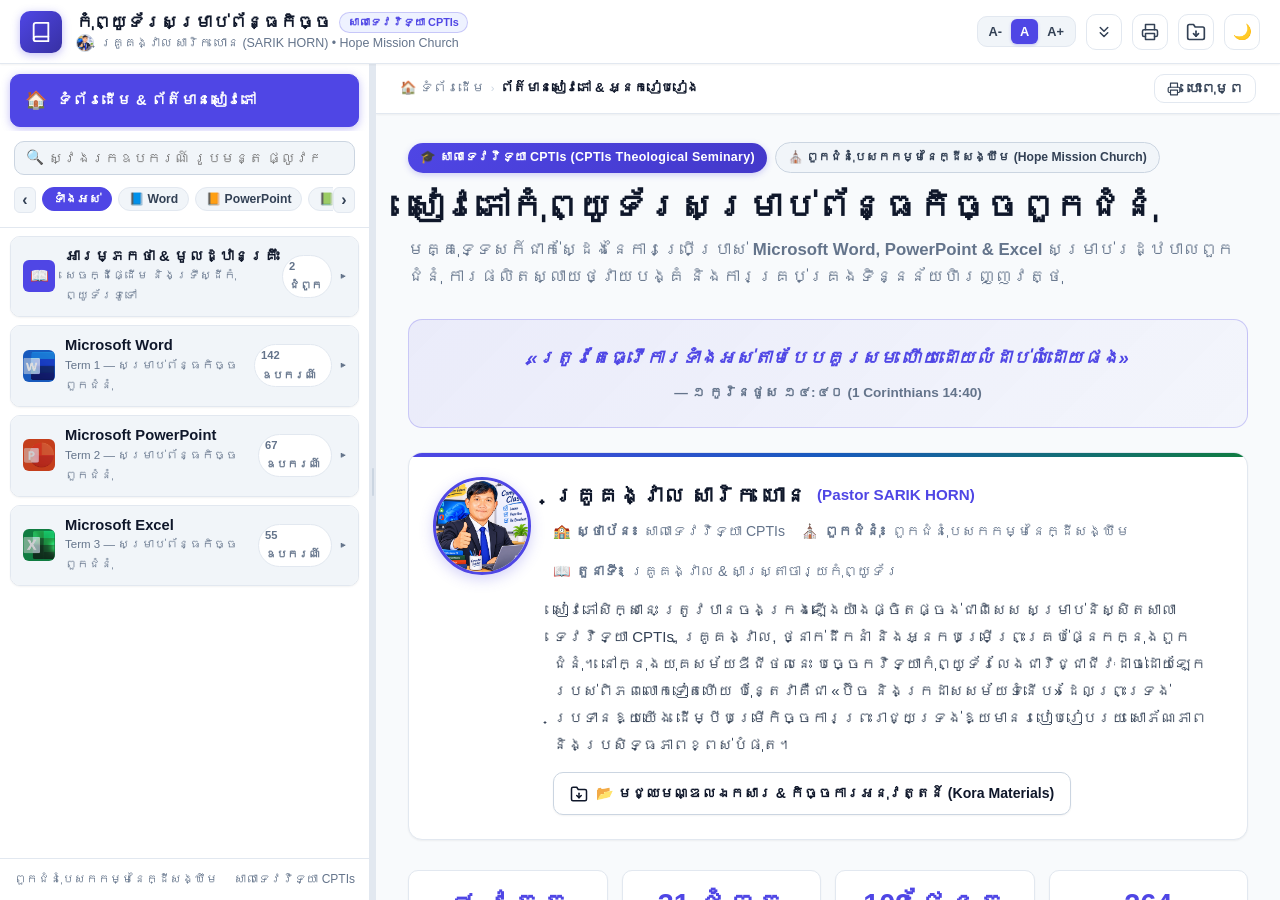
==== book/index.html @ 2fdd4ded "add book webview, html" ====
<!DOCTYPE html>
<html lang="km">

<head>
  <meta charset="UTF-8">
  <meta name="viewport" content="width=device-width, initial-scale=1.0">
  <title>Kora MS Book</title>

  <!-- Favicon SVG -->
  <link rel="icon" type="image/svg+xml"
    href="data:image/svg+xml,<svg xmlns='http://www.w3.org/2000/svg' viewBox='0 0 24 24' fill='%23185ABD'><path d='M4 5a2 2 0 0 1 2-2h12a2 2 0 0 1 2 2v14a2 2 0 0 1-2 2H6a2 2 0 0 1-2-2V5zm3 3v8h2V8H7zm4 0v8h2V8h-2zm4 0v8h2V8h-2z'/></svg>">

  <!-- Local Stylesheet -->
  <link rel="stylesheet" href="assets/style.css">
</head>

<body>

  <!-- Top Application Header -->
  <header class="app-header">
    <div class="brand-section">
      <button class="btn-icon mobile-menu-btn" id="mobile-menu-btn" title="បើក/បិទ មាតិកា">
        <svg width="20" height="20" viewBox="0 0 24 24" fill="none" stroke="currentColor" stroke-width="2"
          stroke-linecap="round" stroke-linejoin="round">
          <line x1="3" y1="12" x2="21" y2="12"></line>
          <line x1="3" y1="6" x2="21" y2="6"></line>
          <line x1="3" y1="18" x2="21" y2="18"></line>
        </svg>
      </button>

      <div class="brand-logo-wrap" onclick="window.appNavigateTo('home')" style="cursor: pointer;"
        title="ត្រឡប់ទៅទំព័រដើម">
        <svg width="22" height="22" viewBox="0 0 24 24" fill="none" stroke="currentColor" stroke-width="2"
          stroke-linecap="round" stroke-linejoin="round">
          <path d="M4 19.5A2.5 2.5 0 0 1 6.5 17H20"></path>
          <path d="M6.5 2H20v20H6.5A2.5 2.5 0 0 1 4 19.5v-15A2.5 2.5 0 0 1 6.5 2z"></path>
        </svg>
      </div>

      <div class="brand-text-col">
        <div class="brand-title">
          <span>កុំព្យូទ័រសម្រាប់ព័ន្ធកិច្ច</span>
          <span class="brand-badge">សាលាទេវវិទ្យា CPTIs</span>
        </div>
        <div class="brand-subtitle" style="display: flex; align-items: center; gap: 6px;">
          <img src="assets/images/pc_profile.png" alt="SARIK HORN"
            style="width: 18px; height: 18px; border-radius: 50%; object-fit: cover; border: 1px solid var(--border-medium); flex-shrink: 0;" />
          <span>គ្រូគង្វាល សារិក ហោន (SARIK HORN) • Hope Mission Church</span>
        </div>
      </div>
    </div>

    <!-- Header Actions -->
    <div class="header-actions">
      <!-- Font Size Controller (A-, A, A+) -->
      <div class="font-controls" title="កំណត់ទំហំអក្សរ">
        <button id="font-dec-btn" title="អក្សរតូច (14px)">A-</button>
        <button id="font-reset-btn" class="active" title="អក្សរធម្មតា (16px)">A</button>
        <button id="font-inc-btn" title="អក្សរធំ (18px / 20px)">A+</button>
      </div>

      <!-- Expand / Collapse All Toggle Button -->
      <button class="btn-icon" id="expand-all-btn" title="ពង្រីកមាតិកាទាំងអស់ (Expand All)">
        <svg width="18" height="18" viewBox="0 0 24 24" fill="none" stroke="currentColor" stroke-width="2" stroke-linecap="round" stroke-linejoin="round">
          <polyline points="7 13 12 18 17 13"></polyline>
          <polyline points="7 6 12 11 17 6"></polyline>
        </svg>
      </button>

      <!-- Print Button -->
      <button class="btn-icon" id="print-btn" title="បោះពុម្ពមេរៀន (Print)">
        <svg width="18" height="18" viewBox="0 0 24 24" fill="none" stroke="currentColor" stroke-width="2"
          stroke-linecap="round" stroke-linejoin="round">
          <polyline points="6 9 6 2 18 2 18 9"></polyline>
          <path d="M6 18H4a2 2 0 0 1-2-2v-5a2 2 0 0 1 2-2h16a2 2 0 0 1 2 2v5a2 2 0 0 1-2 2h-2"></path>
          <rect x="6" y="14" width="12" height="8"></rect>
        </svg>
      </button>

      <!-- Materials Repository Button (Opens Kora Materials Page) -->
      <a href="materials.html" target="_blank" class="btn-icon btn-github" title="មជ្ឈមណ្ឌលឯកសារអនុវត្តន៍ & កិច្ចការ (Kora Materials)">
        <svg width="20" height="20" viewBox="0 0 24 24" fill="none" stroke="currentColor" stroke-width="2" stroke-linecap="round" stroke-linejoin="round">
          <path d="M22 19a2 2 0 0 1-2 2H4a2 2 0 0 1-2-2V5a2 2 0 0 1 2-2h5l2 3h9a2 2 0 0 1 2 2z"></path>
          <polyline points="12 11 12 17"></polyline>
          <polyline points="9 14 12 17 15 14"></polyline>
        </svg>
      </a>

      <!-- Dark / Light Theme Toggle -->
      <button class="btn-icon" id="theme-toggle-btn" title="ប្ដូរពន្លឺ (Dark / Light Mode)">
        🌙
      </button>
    </div>
  </header>

  <!-- Main Application Container -->
  <div class="app-container" id="app-container">

    <!-- Mobile Sidebar Backdrop Overlay -->
    <div class="sidebar-backdrop" id="sidebar-backdrop"></div>

    <!-- Column 1: Sidebar (Tree Navigation / Dropdown Menu) -->
    <aside class="sidebar" id="sidebar">

      <!-- Pinned Home Navigation Item -->
      <div class="home-nav-item active" id="home-nav-btn" onclick="window.appNavigateTo('home')">
        <span class="home-icon">🏠</span>
        <span>ទំព័រដើម & ព័ត៌មានសៀវភៅ</span>
      </div>

      <!-- Search & Horizontal Scrollable Filters -->
      <div class="sidebar-search-box">
        <div class="search-input-wrap">
          <span class="search-icon">🔍</span>
          <input type="text" id="search-input" class="search-input"
            placeholder="ស្វែងរកឧបករណ៍ រូបមន្ត ផ្លូវកាត់... (Ctrl+K)" autocomplete="off" spellcheck="false">
          <button id="search-clear-btn" class="search-clear-btn" title="សម្អាត">✕</button>
        </div>

        <!-- Filter Chips Container with Horizontal Scroll & Arrows -->
        <div class="filter-chips-container">
          <button class="chip-scroll-arrow left" id="chip-scroll-left" title="រំកិលទៅឆ្វេង">‹</button>
          <div class="filter-chips-row" id="filter-chips-row">
            <button class="chip-btn active" data-mod="all">ទាំងអស់</button>
            <button class="chip-btn" data-mod="word">📘 Word</button>
            <button class="chip-btn" data-mod="powerpoint">📙 PowerPoint</button>
            <button class="chip-btn" data-mod="excel">📗 Excel</button>
            <button class="chip-btn" data-mod="shortcuts">⌨️ Shortcuts</button>
            <button class="chip-btn" data-mod="exercises">📝 កិច្ចការផ្ទះ</button>
          </div>
          <button class="chip-scroll-arrow right" id="chip-scroll-right" title="រំកិលទៅស្ដាំ">›</button>
        </div>
      </div>

      <!-- Tree Hierarchy Container (Parent > Child > Children) -->
      <div class="sidebar-tree" id="sidebar-tree">
        <!-- Injected dynamically by app.js -->
      </div>

      <!-- Sidebar Footer -->
      <div class="sidebar-footer">
        <span>ពួកជំនុំបេសកកម្មនៃក្ដីសង្ឃឹម</span>
        <span>សាលាទេវវិទ្យា CPTIs</span>
      </div>
    </aside>

    <!-- Draggable Column Resizer Divider -->
    <div class="sidebar-resizer" id="sidebar-resizer"
      title="ចុចទាញពង្រីក/បង្រួម Column (Double-click ដើម្បី Reset 370px)">
      <div class="resizer-handle"></div>
    </div>

    <!-- Column 2: Main Content Viewer (Detail Panel) -->
    <main class="main-viewer" id="main-viewer">

      <!-- Top Sticky Breadcrumb Bar -->
      <div class="viewer-topbar">
        <div class="breadcrumbs" id="breadcrumbs">
          <!-- Injected dynamically by app.js -->
        </div>

        <div class="viewer-actions">
          <button class="btn-text" onclick="window.print()">
            <svg width="14" height="14" viewBox="0 0 24 24" fill="none" stroke="currentColor" stroke-width="2"
              stroke-linecap="round" stroke-linejoin="round">
              <polyline points="6 9 6 2 18 2 18 9"></polyline>
              <path d="M6 18H4a2 2 0 0 1-2-2v-5a2 2 0 0 1 2-2h16a2 2 0 0 1 2 2v5a2 2 0 0 1-2 2h-2"></path>
              <rect x="6" y="14" width="12" height="8"></rect>
            </svg>
            <span>បោះពុម្ព</span>
          </button>
        </div>
      </div>

      <!-- Main Article / Topic Display Wrapper -->
      <div class="content-wrapper" id="viewer-content">
        <!-- Injected dynamically by app.js -->
      </div>
    </main>

  </div>

  <!-- Image Lightbox Modal for Screenshots -->
  <div class="lightbox-modal" id="lightbox-modal">
    <button class="lightbox-close" id="lightbox-close" title="បិទ (Esc)">✕</button>
    <img src="" id="lightbox-img" class="lightbox-img" alt="រូបភាពពង្រីកធំ" />
  </div>

  <!-- Toast Notice -->
  <div class="toast-notice" id="toast-notice">
    <span>✅</span>
    <span id="toast-msg">បានចម្លងរួចរាល់!</span>
  </div>

  <!-- Load Local Data Script (Offline Ready) -->
  <script src="assets/book_data.js"></script>

  <!-- Load Main Application Logic -->
  <script src="assets/app.js"></script>
</body>

</html>
---- book/assets/style.css ----
/* ==========================================================================
   សៀវភៅកុំព្យូទ័រសម្រាប់ព័ន្ធកិច្ច (Computer for Ministry)
   Web View Stylesheet - Modern, Clean, Resizable & Offline-Ready
   ========================================================================== */

:root {
  /* Brand Primary Color */
  --primary: #185abd;
  --primary-hover: #124794;

  /* Color Palette - Light Theme */
  --bg-primary: #f8fafc;
  --bg-secondary: #ffffff;
  --bg-tertiary: #f1f5f9;
  --bg-hover: #e2e8f0;
  --bg-active: #e0e7ff;
  
  --border-light: #e2e8f0;
  --border-medium: #cbd5e1;
  --border-focus: #6366f1;
  
  --text-primary: #0f172a;
  --text-secondary: #334155;
  --text-muted: #64748b;
  --text-white: #ffffff;
  
  /* Brand Module Colors */
  --color-intro: #4f46e5;
  --color-intro-light: #eef2ff;
  --color-word: #185abd;
  --color-word-light: #ebf3fb;
  --color-ppt: #c43e1c;
  --color-ppt-light: #fdf3f0;
  --color-excel: #107c41;
  --color-excel-light: #eaf5ee;
  
  /* Cards & Accents */
  --accent-blue: #2563eb;
  --accent-amber: #d97706;
  --accent-amber-light: #fef3c7;
  --accent-emerald: #059669;
  --accent-emerald-light: #d1fae5;
  --accent-purple: #7c3aed;
  --accent-purple-light: #f3e8ff;
  
  /* Layout */
  --sidebar-width: 370px;
  --header-height: 64px;
  --radius-sm: 6px;
  --radius-md: 10px;
  --radius-lg: 14px;
  --radius-xl: 20px;
  
  --shadow-sm: 0 1px 2px 0 rgb(0 0 0 / 0.05);
  --shadow-md: 0 4px 6px -1px rgb(0 0 0 / 0.1), 0 2px 4px -2px rgb(0 0 0 / 0.1);
  --shadow-lg: 0 10px 15px -3px rgb(0 0 0 / 0.1), 0 4px 6px -4px rgb(0 0 0 / 0.1);
  --shadow-xl: 0 20px 25px -5px rgb(0 0 0 / 0.1), 0 8px 10px -6px rgb(0 0 0 / 0.1);
  
  --font-base: 16px;
  --line-height-khmer: 1.75;
}

[data-theme="dark"] {
  --bg-primary: #0b0f19;
  --bg-secondary: #131b2e;
  --bg-tertiary: #1e293b;
  --bg-hover: #26334d;
  --bg-active: #312e81;
  
  --border-light: #1e293b;
  --border-medium: #334155;
  --border-focus: #818cf8;
  
  --text-primary: #f8fafc;
  --text-secondary: #cbd5e1;
  --text-muted: #94a3b8;
  
  --color-intro-light: #1e1b4b;
  --color-word-light: #172554;
  --color-ppt-light: #451a03;
  --color-excel-light: #052e16;
  
  --accent-amber-light: #451a03;
  --accent-emerald-light: #064e3b;
  --accent-purple-light: #3b0764;
  
  --shadow-sm: 0 1px 2px 0 rgb(0 0 0 / 0.4);
  --shadow-md: 0 4px 6px -1px rgb(0 0 0 / 0.4);
  --shadow-lg: 0 10px 15px -3px rgb(0 0 0 / 0.4);
}

/* Base Reset & Typography */
* {
  box-sizing: border-box;
  margin: 0;
  padding: 0;
}

html {
  font-size: 16px;
}

body {
  font-family: 'Kantumruy Pro', 'Khmer OS Siemreap', 'Khmer OS Battambang', 'Hanuman', 'Segoe UI', -apple-system, BlinkMacSystemFont, sans-serif;
  font-size: 1rem;
  line-height: var(--line-height-khmer);
  color: var(--text-primary);
  background-color: var(--bg-primary);
  overflow-x: hidden;
  height: 100vh;
  display: flex;
  flex-direction: column;
}

/* Custom Scrollbars */
::-webkit-scrollbar {
  width: 6px;
  height: 6px;
}
::-webkit-scrollbar-track {
  background: transparent;
}
::-webkit-scrollbar-thumb {
  background: var(--border-medium);
  border-radius: 9999px;
}
::-webkit-scrollbar-thumb:hover {
  background: var(--text-muted);
}

/* App Header */
.app-header {
  height: var(--header-height);
  background: var(--bg-secondary);
  border-bottom: 1px solid var(--border-light);
  display: flex;
  align-items: center;
  justify-content: space-between;
  padding: 0 20px;
  z-index: 40;
  flex-shrink: 0;
  box-shadow: var(--shadow-sm);
}

.brand-section {
  display: flex;
  align-items: center;
  gap: 14px;
}

.brand-logo-wrap {
  width: 42px;
  height: 42px;
  border-radius: var(--radius-md);
  background: linear-gradient(135deg, #4f46e5, #3730a3);
  display: flex;
  align-items: center;
  justify-content: center;
  color: #fff;
  box-shadow: 0 2px 8px rgba(79, 70, 229, 0.35);
  overflow: hidden;
  transition: transform 0.15s ease;
}

.brand-logo-wrap:hover {
  transform: scale(1.05);
}

.brand-text-col {
  display: flex;
  flex-direction: column;
}

.brand-title {
  font-size: 1.08rem;
  font-weight: 700;
  color: var(--text-primary);
  line-height: 1.3;
  display: flex;
  align-items: center;
  gap: 8px;
}

.brand-badge {
  font-size: 0.68rem;
  padding: 2px 8px;
  background: var(--color-intro-light);
  color: var(--color-intro);
  border-radius: 999px;
  font-weight: 700;
  border: 1px solid rgba(79, 70, 229, 0.25);
}

.brand-subtitle {
  font-size: 0.78rem;
  color: var(--text-muted);
  line-height: 1.3;
}

.header-actions {
  display: flex;
  align-items: center;
  gap: 10px;
}

/* Action Buttons & Icons */
.btn-icon {
  background: transparent;
  border: 1px solid var(--border-light);
  color: var(--text-secondary);
  width: 36px;
  height: 36px;
  border-radius: var(--radius-md);
  cursor: pointer;
  display: flex;
  align-items: center;
  justify-content: center;
  font-size: 0.95rem;
  transition: all 0.15s ease;
}

.btn-icon:hover {
  background: var(--bg-hover);
  color: var(--text-primary);
  border-color: var(--border-medium);
}

.btn-icon.active {
  background: var(--color-intro);
  color: #fff;
  border-color: var(--color-intro);
}

/* GitHub Button Styles */
.btn-github {
  text-decoration: none;
  color: var(--text-secondary);
  display: inline-flex;
  align-items: center;
  justify-content: center;
}

.btn-github:hover {
  background: var(--bg-hover);
  color: #24292f;
  border-color: var(--border-medium);
}

[data-theme="dark"] .btn-github:hover {
  color: #f0f6fc;
}

.btn-github-pill {
  display: inline-flex;
  align-items: center;
  gap: 8px;
  background: var(--bg-secondary);
  border: 1px solid var(--border-medium);
  padding: 8px 16px;
  border-radius: var(--radius-md);
  font-size: 0.88rem;
  font-weight: 700;
  color: var(--text-primary);
  text-decoration: none;
  box-shadow: var(--shadow-sm);
  transition: all 0.2s ease;
}

.btn-github-pill:hover {
  background: #24292f;
  color: #ffffff !important;
  border-color: #24292f;
  transform: translateY(-1px);
  box-shadow: var(--shadow-md);
}

[data-theme="dark"] .btn-github-pill {
  background: var(--bg-tertiary);
  border-color: var(--border-medium);
}

[data-theme="dark"] .btn-github-pill:hover {
  background: #30363d;
  color: #58a6ff !important;
  border-color: #8b949e;
}

.btn-text {
  display: inline-flex;
  align-items: center;
  gap: 6px;
  padding: 6px 12px;
  font-size: 0.85rem;
  font-weight: 600;
  border-radius: var(--radius-md);
  border: 1px solid var(--border-light);
  background: var(--bg-secondary);
  color: var(--text-secondary);
  cursor: pointer;
  transition: all 0.15s ease;
}

.btn-text:hover {
  background: var(--bg-hover);
  color: var(--text-primary);
  border-color: var(--border-medium);
}

/* Font Controls with Active State */
.font-controls {
  display: flex;
  align-items: center;
  background: var(--bg-tertiary);
  border-radius: var(--radius-md);
  padding: 2px;
  border: 1px solid var(--border-light);
}

.font-controls button {
  background: transparent;
  border: none;
  color: var(--text-secondary);
  padding: 5px 9px;
  font-size: 0.8rem;
  font-weight: 700;
  cursor: pointer;
  border-radius: var(--radius-sm);
  transition: all 0.15s ease;
}

.font-controls button:hover {
  background: var(--bg-secondary);
  color: var(--text-primary);
}

.font-controls button.active {
  background: var(--color-intro);
  color: #ffffff;
  box-shadow: 0 1px 3px rgba(79, 70, 229, 0.3);
}

.mobile-menu-btn {
  display: none;
}

/* Main Layout Grid */
.app-container {
  display: flex;
  flex: 1;
  overflow: hidden;
  position: relative;
}

/* ==========================================================================
   Left Column: Sidebar Tree Navigation
   ========================================================================== */
.sidebar {
  width: var(--sidebar-width);
  min-width: 260px;
  max-width: 650px;
  background: var(--bg-secondary);
  border-right: 1px solid var(--border-light);
  display: flex;
  flex-direction: column;
  flex-shrink: 0;
  height: 100%;
  overflow: hidden;
  position: relative;
  z-index: 30;
}

/* Draggable Column Resizer Divider */
.sidebar-resizer {
  width: 6px;
  background: var(--border-light);
  cursor: col-resize;
  position: relative;
  flex-shrink: 0;
  transition: background 0.15s ease;
  z-index: 35;
  display: flex;
  align-items: center;
  justify-content: center;
  user-select: none;
}

.sidebar-resizer::after {
  content: '';
  position: absolute;
  top: 0;
  bottom: 0;
  left: -5px;
  right: -5px;
  cursor: col-resize;
}

.sidebar-resizer:hover,
.sidebar-resizer.is-dragging {
  background: var(--color-intro);
}

.resizer-handle {
  width: 2px;
  height: 28px;
  background: var(--border-medium);
  border-radius: 999px;
  transition: background 0.15s ease, height 0.15s ease;
}

.sidebar-resizer:hover .resizer-handle,
.sidebar-resizer.is-dragging .resizer-handle {
  background: #ffffff;
  height: 42px;
}

/* Home / Welcome Item Pinned in Sidebar */
.home-nav-item {
  margin: 10px 10px 4px 10px;
  padding: 10px 14px;
  border-radius: var(--radius-md);
  border: 1px solid var(--border-light);
  background: linear-gradient(135deg, rgba(79, 70, 229, 0.08), rgba(99, 102, 241, 0.02));
  color: var(--color-intro);
  font-weight: 700;
  font-size: 0.92rem;
  display: flex;
  align-items: center;
  gap: 10px;
  cursor: pointer;
  transition: all 0.15s ease;
  user-select: none;
}

.home-nav-item:hover {
  background: var(--color-intro);
  color: #ffffff;
  border-color: var(--color-intro);
  box-shadow: var(--shadow-sm);
}

.home-nav-item.active {
  background: var(--color-intro);
  color: #ffffff;
  border-color: var(--color-intro);
  box-shadow: 0 2px 8px rgba(79, 70, 229, 0.35);
}

.home-nav-item .home-icon {
  font-size: 1.1rem;
}

/* Sidebar Search Box */
.sidebar-search-box {
  padding: 10px 14px 10px 14px;
  border-bottom: 1px solid var(--border-light);
  background: var(--bg-secondary);
  flex-shrink: 0;
}

.search-input-wrap {
  position: relative;
  display: flex;
  align-items: center;
}

.search-icon {
  position: absolute;
  left: 12px;
  color: var(--text-muted);
  pointer-events: none;
  font-size: 0.9rem;
}

.search-input {
  width: 100%;
  padding: 8px 36px 8px 34px;
  border-radius: var(--radius-md);
  border: 1px solid var(--border-medium);
  background: var(--bg-tertiary);
  color: var(--text-primary);
  font-size: 0.88rem;
  outline: none;
  transition: all 0.2s ease;
  font-family: inherit;
}

.search-input:focus {
  border-color: var(--border-focus);
  background: var(--bg-secondary);
  box-shadow: 0 0 0 3px rgba(99, 102, 241, 0.15);
}

.search-clear-btn {
  position: absolute;
  right: 10px;
  background: transparent;
  border: none;
  color: var(--text-muted);
  cursor: pointer;
  display: none;
  font-size: 0.9rem;
  padding: 4px;
}

.search-clear-btn:hover {
  color: var(--text-primary);
}

/* Filter Chips Container with Horizontal Scroll */
.filter-chips-container {
  position: relative;
  display: flex;
  align-items: center;
  margin-top: 8px;
}

.chip-scroll-arrow {
  width: 22px;
  height: 26px;
  background: var(--bg-tertiary);
  border: 1px solid var(--border-light);
  color: var(--text-secondary);
  border-radius: var(--radius-sm);
  display: flex;
  align-items: center;
  justify-content: center;
  font-size: 1rem;
  font-weight: 700;
  cursor: pointer;
  flex-shrink: 0;
  transition: all 0.15s ease;
}

.chip-scroll-arrow:hover {
  background: var(--bg-hover);
  color: var(--text-primary);
}

.filter-chips-row {
  display: flex;
  gap: 6px;
  overflow-x: auto;
  overflow-y: hidden;
  padding: 4px 6px 6px 6px;
  scroll-behavior: smooth;
  scrollbar-width: thin;
  scrollbar-color: var(--border-medium) transparent;
  -webkit-overflow-scrolling: touch;
  flex: 1;
}

.filter-chips-row::-webkit-scrollbar {
  height: 4px;
}

.filter-chips-row::-webkit-scrollbar-thumb {
  background: var(--border-medium);
  border-radius: 999px;
}

.filter-chips-row::-webkit-scrollbar-thumb:hover {
  background: var(--text-muted);
}

.chip-btn {
  background: var(--bg-tertiary);
  border: 1px solid var(--border-light);
  color: var(--text-secondary);
  padding: 4px 10px;
  font-size: 0.76rem;
  font-weight: 700;
  border-radius: 999px;
  cursor: pointer;
  white-space: nowrap;
  flex-shrink: 0;
  transition: all 0.15s ease;
  user-select: none;
}

.chip-btn:hover {
  background: var(--bg-hover);
  color: var(--text-primary);
}

.chip-btn.active {
  background: var(--color-intro);
  color: #fff;
  border-color: var(--color-intro);
}

.chip-btn[data-mod="word"].active {
  background: var(--color-word);
  border-color: var(--color-word);
}
.chip-btn[data-mod="powerpoint"].active {
  background: var(--color-ppt);
  border-color: var(--color-ppt);
}
.chip-btn[data-mod="excel"].active {
  background: var(--color-excel);
  border-color: var(--color-excel);
}

/* Sidebar Tree Content */
.sidebar-tree {
  flex: 1;
  overflow-y: auto;
  padding: 8px 10px;
}

/* Tree Node Styling */
.tree-module {
  margin-bottom: 8px;
  border-radius: var(--radius-md);
  border: 1px solid var(--border-light);
  background: var(--bg-secondary);
  overflow: hidden;
  box-shadow: var(--shadow-sm);
}

/* Module Header (Parent Level 1) */
.module-header {
  padding: 10px 12px;
  display: flex;
  align-items: center;
  justify-content: space-between;
  cursor: pointer;
  background: var(--bg-tertiary);
  border-bottom: 1px solid transparent;
  user-select: none;
  transition: background 0.15s ease;
}

.module-header:hover {
  background: var(--bg-hover);
}

.module-header.expanded {
  border-bottom-color: var(--border-light);
}

.module-title-wrap {
  display: flex;
  align-items: center;
  gap: 10px;
}

.module-icon-badge {
  width: 32px;
  height: 32px;
  border-radius: var(--radius-sm);
  display: flex;
  align-items: center;
  justify-content: center;
  color: #fff;
  font-weight: 700;
  font-size: 0.95rem;
  flex-shrink: 0;
  overflow: hidden;
}

.module-icon-badge img {
  width: 100%;
  height: 100%;
  object-fit: cover;
}

.module-icon-badge.word { background: var(--color-word); }
.module-icon-badge.powerpoint { background: var(--color-ppt); }
.module-icon-badge.excel { background: var(--color-excel); }
.module-icon-badge.intro { background: var(--color-intro); }

.module-name-col {
  display: flex;
  flex-direction: column;
}

.module-name {
  font-size: 0.92rem;
  font-weight: 700;
  color: var(--text-primary);
  line-height: 1.25;
}

.module-term {
  font-size: 0.72rem;
  color: var(--text-muted);
}

.module-meta-wrap {
  display: flex;
  align-items: center;
  gap: 8px;
}

.count-badge {
  font-size: 0.7rem;
  padding: 1px 6px;
  background: var(--bg-secondary);
  color: var(--text-muted);
  border-radius: 999px;
  border: 1px solid var(--border-light);
  font-weight: 600;
}

.chevron-icon {
  font-size: 0.75rem;
  color: var(--text-muted);
  transition: transform 0.2s ease;
}

.expanded .chevron-icon {
  transform: rotate(90deg);
}

/* Chapter List (Child Level 2) */
.chapter-list {
  display: none;
  padding: 4px 0;
  background: var(--bg-secondary);
}

.chapter-list.open {
  display: block;
}

.chapter-item {
  margin: 2px 4px;
  border-radius: var(--radius-sm);
}

.chapter-header {
  padding: 7px 10px;
  display: flex;
  align-items: center;
  justify-content: space-between;
  cursor: pointer;
  border-radius: var(--radius-sm);
  font-size: 0.85rem;
  font-weight: 600;
  color: var(--text-primary);
  transition: all 0.15s ease;
  user-select: none;
}

.chapter-header:hover {
  background: var(--bg-tertiary);
}

.chapter-header.active {
  background: var(--bg-active);
  color: var(--color-intro);
}

.chapter-header.active-word {
  background: var(--color-word-light);
  color: var(--color-word);
}

.chapter-header.active-ppt {
  background: var(--color-ppt-light);
  color: var(--color-ppt);
}

.chapter-header.active-excel {
  background: var(--color-excel-light);
  color: var(--color-excel);
}

.chapter-title-wrap {
  display: flex;
  align-items: center;
  gap: 8px;
  flex: 1;
  min-width: 0;
}

.chapter-title-text {
  white-space: nowrap;
  overflow: hidden;
  text-overflow: ellipsis;
}

.tab-badge {
  font-size: 0.68rem;
  padding: 1px 5px;
  background: var(--bg-tertiary);
  color: var(--text-muted);
  border-radius: 4px;
  font-weight: 500;
  white-space: nowrap;
}

/* Section List (Child Level 3) */
.section-list {
  display: none;
  padding: 2px 0 2px 14px;
}

.section-list.open {
  display: block;
}

.section-item {
  margin: 1px 0;
}

.section-header {
  padding: 5px 8px;
  display: flex;
  align-items: center;
  justify-content: space-between;
  cursor: pointer;
  border-radius: var(--radius-sm);
  font-size: 0.81rem;
  font-weight: 600;
  color: var(--text-secondary);
  transition: all 0.15s ease;
  user-select: none;
}

.section-header:hover {
  background: var(--bg-tertiary);
  color: var(--text-primary);
}

.section-header.active {
  background: var(--bg-active);
  color: var(--color-intro);
}

.section-title-wrap {
  display: flex;
  align-items: center;
  gap: 6px;
  flex: 1;
  min-width: 0;
}

.section-title-text {
  white-space: nowrap;
  overflow: hidden;
  text-overflow: ellipsis;
}

/* Tool List (Child Level 4) */
.tool-list {
  display: none;
  padding: 2px 0 2px 14px;
}

.tool-list.open {
  display: block;
}

.tool-item {
  padding: 5px 8px;
  display: flex;
  align-items: center;
  justify-content: space-between;
  cursor: pointer;
  border-radius: var(--radius-sm);
  font-size: 0.8rem;
  color: var(--text-secondary);
  transition: all 0.12s ease;
  user-select: none;
  margin: 1px 0;
  border-left: 2px solid transparent;
}

.tool-item:hover {
  background: var(--bg-tertiary);
  color: var(--text-primary);
}

.tool-item.active {
  background: var(--bg-active);
  color: var(--color-intro);
  font-weight: 600;
  border-left-color: var(--color-intro);
}

.tool-item.active-word {
  background: var(--color-word-light);
  color: var(--color-word);
  border-left-color: var(--color-word);
}

.tool-item.active-ppt {
  background: var(--color-ppt-light);
  color: var(--color-ppt);
  border-left-color: var(--color-ppt);
}

.tool-item.active-excel {
  background: var(--color-excel-light);
  color: var(--color-excel);
  border-left-color: var(--color-excel);
}

.tool-title-wrap {
  display: flex;
  align-items: center;
  gap: 6px;
  flex: 1;
  min-width: 0;
}

.tool-dot {
  width: 5px;
  height: 5px;
  border-radius: 50%;
  background: var(--border-medium);
  flex-shrink: 0;
}

.active .tool-dot {
  background: currentColor;
  box-shadow: 0 0 0 2px rgba(99, 102, 241, 0.3);
}

.tool-title-text {
  white-space: nowrap;
  overflow: hidden;
  text-overflow: ellipsis;
}

.badge-sc {
  font-size: 0.65rem;
  padding: 1px 5px;
  background: var(--bg-tertiary);
  color: var(--text-muted);
  border-radius: 3px;
  border: 1px solid var(--border-light);
  font-family: monospace;
  white-space: nowrap;
}

/* Sidebar Footer */
.sidebar-footer {
  padding: 10px 14px;
  border-top: 1px solid var(--border-light);
  background: var(--bg-secondary);
  display: flex;
  align-items: center;
  justify-content: space-between;
  font-size: 0.75rem;
  color: var(--text-muted);
  flex-shrink: 0;
}

/* ==========================================================================
   Right Column: Main Content Viewer Panel
   ========================================================================== */
.main-viewer {
  flex: 1;
  height: 100%;
  overflow-y: auto;
  background: var(--bg-primary);
  display: flex;
  flex-direction: column;
  position: relative;
}

/* Top Breadcrumb Bar */
.viewer-topbar {
  background: var(--bg-secondary);
  border-bottom: 1px solid var(--border-light);
  padding: 10px 24px;
  display: flex;
  align-items: center;
  justify-content: space-between;
  flex-shrink: 0;
  position: sticky;
  top: 0;
  z-index: 20;
  box-shadow: var(--shadow-sm);
}

.breadcrumbs {
  display: flex;
  align-items: center;
  flex-wrap: wrap;
  gap: 6px;
  font-size: 0.82rem;
  color: var(--text-muted);
}

.breadcrumb-item {
  cursor: pointer;
  transition: color 0.15s ease;
}

.breadcrumb-item:hover {
  color: var(--color-intro);
  text-decoration: underline;
}

.breadcrumb-sep {
  color: var(--border-medium);
  font-size: 0.7rem;
}

.breadcrumb-current {
  color: var(--text-primary);
  font-weight: 600;
  cursor: default;
}

.viewer-actions {
  display: flex;
  align-items: center;
  gap: 8px;
}

/* Article Container */
.content-wrapper {
  max-width: 960px;
  width: 100%;
  margin: 0 auto;
  padding: 28px 32px 80px 32px;
  flex: 1;
}

/* Hero Section */
.hero-header {
  margin-bottom: 24px;
  padding-bottom: 20px;
  border-bottom: 1px solid var(--border-light);
}

.hero-badges-row {
  display: flex;
  align-items: center;
  flex-wrap: wrap;
  gap: 8px;
  margin-bottom: 12px;
}

.badge-tag {
  display: inline-flex;
  align-items: center;
  gap: 4px;
  padding: 3px 10px;
  border-radius: 999px;
  font-size: 0.74rem;
  font-weight: 600;
  background: var(--bg-tertiary);
  color: var(--text-secondary);
  border: 1px solid var(--border-light);
}

.badge-tag.word {
  background: var(--color-word-light);
  color: var(--color-word);
  border-color: rgba(24, 90, 189, 0.2);
}

.badge-tag.ppt {
  background: var(--color-ppt-light);
  color: var(--color-ppt);
  border-color: rgba(196, 62, 28, 0.2);
}

.badge-tag.excel {
  background: var(--color-excel-light);
  color: var(--color-excel);
  border-color: rgba(16, 124, 65, 0.2);
}

.badge-tag.sc-hero {
  background: var(--accent-amber-light);
  color: var(--accent-amber);
  border-color: rgba(217, 119, 6, 0.25);
  font-family: monospace;
  font-size: 0.82rem;
}

.hero-title {
  font-size: 1.85rem;
  font-weight: 800;
  color: var(--text-primary);
  line-height: 1.35;
  margin-bottom: 8px;
}

.hero-subtitle {
  font-size: 0.95rem;
  color: var(--text-muted);
  line-height: 1.6;
}

/* Feature Cards Grid */
.cards-container {
  display: flex;
  flex-direction: column;
  gap: 20px;
  margin-bottom: 30px;
}

.feature-card {
  background: var(--bg-secondary);
  border-radius: var(--radius-lg);
  border: 1px solid var(--border-light);
  padding: 20px 22px;
  box-shadow: var(--shadow-sm);
  position: relative;
  overflow: hidden;
  transition: transform 0.2s ease, box-shadow 0.2s ease;
}

.feature-card:hover {
  box-shadow: var(--shadow-md);
}

.feature-card::before {
  content: '';
  position: absolute;
  left: 0;
  top: 0;
  bottom: 0;
  width: 4px;
  background: var(--color-intro);
}

.feature-card.card-def::before { background: #3b82f6; }
.feature-card.card-proc::before { background: #10b981; }
.feature-card.card-shortcut::before { background: #f59e0b; }
.feature-card.card-notes::before { background: #8b5cf6; }

.card-header-row {
  display: flex;
  align-items: center;
  justify-content: space-between;
  margin-bottom: 14px;
}

.card-title-group {
  display: flex;
  align-items: center;
  gap: 10px;
}

.card-icon-pill {
  width: 32px;
  height: 32px;
  border-radius: var(--radius-sm);
  display: flex;
  align-items: center;
  justify-content: center;
  font-size: 1rem;
  background: var(--bg-tertiary);
}

.card-def .card-icon-pill { background: #eff6ff; color: #2563eb; }
.card-proc .card-icon-pill { background: #ecfdf5; color: #059669; }
.card-shortcut .card-icon-pill { background: #fffbeb; color: #d97706; }
.card-notes .card-icon-pill { background: #f5f3ff; color: #7c3aed; }

.card-title {
  font-size: 1.05rem;
  font-weight: 700;
  color: var(--text-primary);
}

.card-copy-btn {
  background: transparent;
  border: 1px solid var(--border-light);
  color: var(--text-muted);
  border-radius: var(--radius-sm);
  padding: 3px 8px;
  font-size: 0.75rem;
  cursor: pointer;
  display: inline-flex;
  align-items: center;
  gap: 4px;
  transition: all 0.15s ease;
}

.card-copy-btn:hover {
  background: var(--bg-tertiary);
  color: var(--text-primary);
}

.card-body {
  font-size: 0.98rem;
  line-height: var(--line-height-khmer);
  color: var(--text-secondary);
}

/* Step Breadcrumb Chain (Procedure) */
.steps-chain {
  display: flex;
  flex-wrap: wrap;
  align-items: center;
  gap: 8px;
  margin-top: 8px;
}

.step-pill {
  background: var(--bg-tertiary);
  border: 1px solid var(--border-medium);
  border-radius: var(--radius-md);
  padding: 6px 12px;
  font-size: 0.88rem;
  font-weight: 600;
  color: var(--text-primary);
  display: inline-flex;
  align-items: center;
  gap: 6px;
  box-shadow: 0 1px 2px rgba(0,0,0,0.04);
}

.step-num {
  width: 20px;
  height: 20px;
  border-radius: 50%;
  background: var(--color-excel);
  color: #fff;
  font-size: 0.72rem;
  font-weight: 700;
  display: inline-flex;
  align-items: center;
  justify-content: center;
}

.step-arrow {
  color: var(--text-muted);
  font-size: 1rem;
}

/* Keyboard Keycap Styling */
kbd, .kbd-key {
  display: inline-flex;
  align-items: center;
  justify-content: center;
  padding: 4px 9px;
  font-family: -apple-system, BlinkMacSystemFont, "Segoe UI", Roboto, monospace;
  font-size: 0.85rem;
  font-weight: 700;
  line-height: 1;
  color: var(--text-primary);
  background-color: var(--bg-tertiary);
  border: 1px solid var(--border-medium);
  border-bottom: 3px solid var(--border-medium);
  border-radius: var(--radius-sm);
  box-shadow: 0 1px 2px rgba(0,0,0,0.1);
  margin: 0 2px;
  vertical-align: middle;
}

.kbd-hero {
  font-size: 1.15rem;
  padding: 8px 16px;
  border-radius: var(--radius-md);
  border-bottom-width: 4px;
  background: var(--bg-secondary);
  color: var(--color-intro);
  box-shadow: var(--shadow-md);
}

.shortcuts-display-row {
  display: flex;
  align-items: center;
  gap: 12px;
  margin-top: 6px;
}

/* Content Formatting */
.rich-text {
  font-size: 0.98rem;
  line-height: 1.85;
  color: var(--text-secondary);
}

.rich-text p {
  margin-bottom: 12px;
}

.rich-text strong {
  color: var(--text-primary);
  font-weight: 700;
}

.rich-text ul, .rich-text ol {
  margin: 8px 0 16px 24px;
}

.rich-text li {
  margin-bottom: 6px;
}

/* Image Embeds */
.doc-img-wrap {
  margin: 18px 0;
  border-radius: var(--radius-md);
  overflow: hidden;
  border: 1px solid var(--border-light);
  background: var(--bg-tertiary);
  display: inline-block;
  max-width: 100%;
  box-shadow: var(--shadow-sm);
}

.doc-img {
  max-width: 100%;
  height: auto;
  display: block;
  cursor: zoom-in;
  transition: transform 0.2s ease;
}

.doc-img:hover {
  transform: scale(1.01);
}

/* Tables */
.table-responsive {
  width: 100%;
  overflow-x: auto;
  margin: 18px 0;
  border-radius: var(--radius-md);
  border: 1px solid var(--border-light);
  box-shadow: var(--shadow-sm);
}

.data-table {
  width: 100%;
  border-collapse: collapse;
  text-align: left;
  font-size: 0.88rem;
}

.data-table th {
  background: var(--bg-tertiary);
  color: var(--text-primary);
  font-weight: 700;
  padding: 10px 14px;
  border-bottom: 1px solid var(--border-medium);
}

.data-table td {
  padding: 9px 14px;
  border-bottom: 1px solid var(--border-light);
  color: var(--text-secondary);
}

.data-table tr:last-child td {
  border-bottom: none;
}

.data-table tr:hover td {
  background: var(--bg-hover);
}

/* Tools Card Grid (Chapter/Section Landing) */
.tools-grid {
  display: grid;
  grid-template-columns: repeat(auto-fill, minmax(280px, 1fr));
  gap: 16px;
  margin-top: 20px;
}

.tool-card {
  background: var(--bg-secondary);
  border: 1px solid var(--border-light);
  border-radius: var(--radius-md);
  padding: 16px;
  cursor: pointer;
  transition: all 0.2s ease;
  display: flex;
  flex-direction: column;
  justify-content: space-between;
}

.tool-card:hover {
  transform: translateY(-2px);
  border-color: var(--border-focus);
  box-shadow: var(--shadow-md);
}

.tool-card-title {
  font-size: 0.95rem;
  font-weight: 700;
  color: var(--text-primary);
  margin-bottom: 6px;
  display: flex;
  align-items: center;
  justify-content: space-between;
}

.tool-card-def {
  font-size: 0.84rem;
  color: var(--text-muted);
  line-height: 1.5;
  margin-bottom: 10px;
  display: -webkit-box;
  -webkit-line-clamp: 2;
  -webkit-box-orient: vertical;
  overflow: hidden;
}

.tool-card-footer {
  display: flex;
  align-items: center;
  justify-content: space-between;
  font-size: 0.75rem;
  color: var(--color-intro);
  font-weight: 600;
}

/* Bottom Pagination */
.viewer-pagination {
  margin-top: 40px;
  padding-top: 20px;
  border-top: 1px solid var(--border-light);
  display: flex;
  align-items: center;
  justify-content: space-between;
  gap: 16px;
}

.nav-topic-btn {
  display: flex;
  flex-direction: column;
  gap: 3px;
  padding: 10px 18px;
  border-radius: var(--radius-md);
  border: 1px solid var(--border-light);
  background: var(--bg-secondary);
  color: var(--text-primary);
  text-decoration: none;
  cursor: pointer;
  transition: all 0.15s ease;
  max-width: 45%;
}

.nav-topic-btn:hover {
  background: var(--bg-hover);
  border-color: var(--border-medium);
  box-shadow: var(--shadow-sm);
}

.nav-direction-label {
  font-size: 0.72rem;
  color: var(--text-muted);
  font-weight: 600;
  text-transform: uppercase;
}

.nav-topic-title {
  font-size: 0.88rem;
  font-weight: 700;
  white-space: nowrap;
  overflow: hidden;
  text-overflow: ellipsis;
}

/* Scripture Banner Card */
.scripture-card {
  background: linear-gradient(135deg, rgba(79, 70, 229, 0.08), rgba(99, 102, 241, 0.03));
  border: 1px solid rgba(79, 70, 229, 0.25);
  border-radius: var(--radius-lg);
  padding: 22px 26px;
  margin-bottom: 24px;
  text-align: center;
  position: relative;
}

.scripture-quote {
  font-size: 1.15rem;
  font-style: italic;
  font-weight: 700;
  color: var(--color-intro);
  line-height: 1.7;
  margin-bottom: 8px;
}

.scripture-ref {
  font-size: 0.85rem;
  font-weight: 600;
  color: var(--text-muted);
}

/* ==========================================================================
   Welcome / Home Page Rich Styling
   ========================================================================== */
.home-hero-wrap {
  margin-bottom: 28px;
}

.home-badge-row {
  display: flex;
  align-items: center;
  gap: 8px;
  margin-bottom: 12px;
}

.institution-badge {
  background: linear-gradient(135deg, #4f46e5, #4338ca);
  color: #fff;
  padding: 4px 12px;
  border-radius: 999px;
  font-size: 0.78rem;
  font-weight: 700;
  letter-spacing: 0.3px;
  box-shadow: 0 2px 6px rgba(79, 70, 229, 0.25);
}

.church-badge {
  background: var(--bg-tertiary);
  color: var(--text-secondary);
  border: 1px solid var(--border-medium);
  padding: 4px 12px;
  border-radius: 999px;
  font-size: 0.76rem;
  font-weight: 600;
}

.home-main-title {
  font-size: 2.1rem;
  font-weight: 800;
  color: var(--text-primary);
  line-height: 1.3;
  margin-bottom: 8px;
}

.home-main-subtitle {
  font-size: 1.05rem;
  color: var(--text-muted);
  line-height: 1.6;
}

/* Author & Teacher Profile Card */
.author-profile-card {
  background: var(--bg-secondary);
  border: 1px solid var(--border-light);
  border-radius: var(--radius-lg);
  padding: 24px;
  margin-bottom: 30px;
  box-shadow: var(--shadow-sm);
  display: flex;
  gap: 22px;
  align-items: flex-start;
  position: relative;
  overflow: hidden;
}

.author-profile-card::before {
  content: '';
  position: absolute;
  top: 0;
  left: 0;
  right: 0;
  height: 4px;
  background: linear-gradient(90deg, #4f46e5, #185abd, #107c41);
}

.author-photo-wrap {
  width: 98px;
  height: 98px;
  border-radius: 50%;
  overflow: hidden;
  border: 3px solid var(--color-intro);
  box-shadow: 0 4px 14px rgba(79, 70, 229, 0.25);
  flex-shrink: 0;
  background: var(--bg-tertiary);
}

.author-photo-img {
  width: 100%;
  height: 100%;
  object-fit: cover;
}

.author-details-col {
  flex: 1;
}

.author-name-title {
  font-size: 1.35rem;
  font-weight: 800;
  color: var(--text-primary);
  margin-bottom: 4px;
  display: flex;
  align-items: center;
  gap: 10px;
  flex-wrap: wrap;
}

.author-en-name {
  font-size: 0.95rem;
  color: var(--color-intro);
  font-weight: 700;
}

.author-meta-row {
  display: flex;
  flex-wrap: wrap;
  gap: 16px;
  margin-bottom: 12px;
  font-size: 0.88rem;
  color: var(--text-muted);
}

.author-meta-item {
  display: flex;
  align-items: center;
  gap: 5px;
}

.author-bio-text {
  font-size: 0.94rem;
  line-height: 1.8;
  color: var(--text-secondary);
}

/* Home Modules Showcase Grid */
.home-modules-section {
  margin-bottom: 34px;
}

.section-lead-title {
  font-size: 1.35rem;
  font-weight: 800;
  color: var(--text-primary);
  margin-bottom: 6px;
}

.section-lead-desc {
  font-size: 0.9rem;
  color: var(--text-muted);
  margin-bottom: 20px;
}

.home-modules-grid {
  display: flex;
  flex-direction: column;
  gap: 22px;
}

.home-mod-card {
  background: var(--bg-secondary);
  border: 1px solid var(--border-light);
  border-radius: var(--radius-lg);
  padding: 22px 24px;
  box-shadow: var(--shadow-sm);
  position: relative;
  overflow: hidden;
  transition: transform 0.2s ease, box-shadow 0.2s ease;
}

.home-mod-card:hover {
  box-shadow: var(--shadow-md);
  transform: translateY(-2px);
}

.home-mod-card::before {
  content: '';
  position: absolute;
  left: 0;
  top: 0;
  bottom: 0;
  width: 5px;
}

.home-mod-card.word::before { background: var(--color-word); }
.home-mod-card.ppt::before { background: var(--color-ppt); }
.home-mod-card.excel::before { background: var(--color-excel); }

.mod-card-top-row {
  display: flex;
  align-items: center;
  justify-content: space-between;
  margin-bottom: 14px;
  flex-wrap: wrap;
  gap: 10px;
}

.mod-card-title-group {
  display: flex;
  align-items: center;
  gap: 12px;
}

.mod-card-icon {
  width: 44px;
  height: 44px;
  border-radius: var(--radius-md);
  overflow: hidden;
  box-shadow: var(--shadow-sm);
  flex-shrink: 0;
}

.mod-card-icon img {
  width: 100%;
  height: 100%;
  object-fit: cover;
}

.mod-card-headings h3 {
  font-size: 1.25rem;
  font-weight: 800;
  color: var(--text-primary);
  line-height: 1.25;
}

.mod-card-term {
  font-size: 0.78rem;
  font-weight: 600;
  color: var(--text-muted);
}

.mod-card-stats-pill {
  font-size: 0.78rem;
  font-weight: 700;
  padding: 4px 10px;
  border-radius: 999px;
  background: var(--bg-tertiary);
  color: var(--text-secondary);
  border: 1px solid var(--border-light);
}

.mod-card-desc {
  font-size: 0.95rem;
  line-height: 1.75;
  color: var(--text-secondary);
  margin-bottom: 14px;
}

.mod-benefits-box {
  background: var(--bg-tertiary);
  border-radius: var(--radius-md);
  padding: 14px 18px;
  margin-bottom: 16px;
  border: 1px solid var(--border-light);
}

.mod-benefits-title {
  font-size: 0.88rem;
  font-weight: 700;
  color: var(--text-primary);
  margin-bottom: 8px;
  display: flex;
  align-items: center;
  gap: 6px;
}

.mod-benefits-list {
  list-style: none;
  display: flex;
  flex-direction: column;
  gap: 6px;
}

.mod-benefits-list li {
  font-size: 0.88rem;
  line-height: 1.65;
  color: var(--text-secondary);
  display: flex;
  align-items: flex-start;
  gap: 8px;
}

.mod-benefits-list li span.bullet-chk {
  color: var(--color-excel);
  font-weight: 800;
  flex-shrink: 0;
}

.mod-card-action-row {
  display: flex;
  align-items: center;
  justify-content: space-between;
  padding-top: 10px;
  border-top: 1px solid var(--border-light);
}

.mod-cta-btn {
  display: inline-flex;
  align-items: center;
  gap: 8px;
  padding: 8px 18px;
  border-radius: var(--radius-md);
  font-size: 0.88rem;
  font-weight: 700;
  color: #fff;
  border: none;
  cursor: pointer;
  transition: all 0.15s ease;
  box-shadow: var(--shadow-sm);
}

.mod-cta-btn.word { background: var(--color-word); }
.mod-cta-btn.ppt { background: var(--color-ppt); }
.mod-cta-btn.excel { background: var(--color-excel); }

.mod-cta-btn:hover {
  opacity: 0.92;
  transform: translateY(-1px);
  box-shadow: var(--shadow-md);
}

/* Quick Stats Bar */
.home-stats-bar {
  display: grid;
  grid-template-columns: repeat(auto-fit, minmax(180px, 1fr));
  gap: 14px;
  margin-bottom: 30px;
}

.stat-metric-card {
  background: var(--bg-secondary);
  border: 1px solid var(--border-light);
  border-radius: var(--radius-md);
  padding: 16px;
  text-align: center;
  box-shadow: var(--shadow-sm);
}

.stat-number {
  font-size: 1.8rem;
  font-weight: 800;
  color: var(--color-intro);
  line-height: 1.2;
}

.stat-label {
  font-size: 0.8rem;
  color: var(--text-muted);
  font-weight: 600;
  margin-top: 4px;
}

/* Lightbox Modal */
.lightbox-modal {
  position: fixed;
  inset: 0;
  background: rgba(0, 0, 0, 0.85);
  backdrop-filter: blur(4px);
  z-index: 100;
  display: none;
  align-items: center;
  justify-content: center;
  padding: 24px;
  cursor: zoom-out;
}

.lightbox-modal.open {
  display: flex;
}

.lightbox-img {
  max-width: 95vw;
  max-height: 90vh;
  object-fit: contain;
  border-radius: var(--radius-md);
  box-shadow: var(--shadow-xl);
}

.lightbox-close {
  position: absolute;
  top: 20px;
  right: 20px;
  color: #fff;
  background: rgba(255, 255, 255, 0.2);
  border: none;
  width: 40px;
  height: 40px;
  border-radius: 50%;
  font-size: 1.2rem;
  cursor: pointer;
  display: flex;
  align-items: center;
  justify-content: center;
  transition: background 0.15s ease;
}

.lightbox-close:hover {
  background: rgba(255, 255, 255, 0.4);
}

/* Toast Notifications */
.toast-notice {
  position: fixed;
  bottom: 24px;
  right: 24px;
  background: var(--text-primary);
  color: var(--bg-primary);
  padding: 10px 18px;
  border-radius: var(--radius-md);
  font-size: 0.85rem;
  font-weight: 600;
  box-shadow: var(--shadow-lg);
  display: flex;
  align-items: center;
  gap: 8px;
  z-index: 99;
  opacity: 0;
  transform: translateY(12px);
  transition: all 0.2s cubic-bezier(0.16, 1, 0.3, 1);
  pointer-events: none;
}

.toast-notice.show {
  opacity: 1;
  transform: translateY(0);
}

/* Mobile Sidebar Drawer Overlay */
.sidebar-backdrop {
  position: fixed;
  inset: 0;
  background: rgba(0, 0, 0, 0.5);
  z-index: 25;
  display: none;
}

.sidebar-backdrop.open {
  display: block;
}

/* ==========================================================================
   Print Stylesheet for Classroom Handouts & PDF Export
   ========================================================================== */
@media print {
  .app-header,
  .sidebar,
  .sidebar-resizer,
  .viewer-topbar,
  .viewer-pagination,
  .lightbox-modal,
  .toast-notice,
  .sidebar-backdrop,
  .btn-icon,
  .card-copy-btn,
  .mod-cta-btn {
    display: none !important;
  }

  body, .app-container, .main-viewer {
    height: auto !important;
    overflow: visible !important;
    background: #ffffff !important;
    color: #000000 !important;
  }

  .content-wrapper {
    max-width: 100% !important;
    padding: 0 !important;
  }

  .feature-card, .home-mod-card, .author-profile-card {
    box-shadow: none !important;
    border: 1px solid #cbd5e1 !important;
    break-inside: avoid;
    margin-bottom: 16px !important;
  }

  .doc-img {
    max-width: 100% !important;
    height: auto !important;
  }
}

/* ==========================================================================
   Responsive Breakpoints
   ========================================================================== */
@media (max-width: 900px) {
  .sidebar {
    position: fixed;
    top: var(--header-height);
    bottom: 0;
    left: 0;
    width: 320px !important;
    transform: translateX(-100%);
    box-shadow: var(--shadow-xl);
  }
  
  .sidebar.open {
    transform: translateX(0);
  }

  .sidebar-resizer {
    display: none;
  }
  
  .mobile-menu-btn {
    display: flex;
  }
  
  .content-wrapper {
    padding: 20px 16px 60px 16px;
  }
  
  .viewer-topbar {
    padding: 8px 16px;
  }
  
  .hero-title, .home-main-title {
    font-size: 1.45rem;
  }

  .author-profile-card {
    flex-direction: column;
    align-items: center;
    text-align: center;
  }

  .author-meta-row {
    justify-content: center;
  }
  
  .tools-grid {
    grid-template-columns: 1fr;
  }
}

/* ==========================================================================
   Homework & Practical Ministry Exercises Styles
   ========================================================================== */
.ex-section-intro {
  background: linear-gradient(135deg, rgba(124, 58, 237, 0.08) 0%, rgba(59, 130, 246, 0.08) 100%);
  border: 1px solid rgba(124, 58, 237, 0.2);
  border-radius: var(--radius-lg);
  padding: 20px 24px;
  margin-bottom: 24px;
}

.exercise-card {
  background: var(--bg-card);
  border: 1px solid var(--border-medium);
  border-left: 5px solid #7c3aed;
  border-radius: var(--radius-lg);
  box-shadow: var(--shadow-sm);
  padding: 22px 24px;
  margin-bottom: 24px;
  transition: transform 0.2s ease, box-shadow 0.2s ease, border-color 0.2s ease;
}

.exercise-card:hover {
  transform: translateY(-2px);
  box-shadow: var(--shadow-md);
  border-left-color: #6d28d9;
}

.ex-header-row {
  display: flex;
  justify-content: space-between;
  align-items: center;
  flex-wrap: wrap;
  gap: 12px;
  margin-bottom: 14px;
  padding-bottom: 12px;
  border-bottom: 1px solid var(--border-light);
}

.ex-title-wrap {
  display: flex;
  align-items: center;
  gap: 10px;
  flex-wrap: wrap;
}

.ex-badge-pill {
  background: rgba(124, 58, 237, 0.12);
  color: #7c3aed;
  font-size: 0.78rem;
  font-weight: 700;
  padding: 4px 10px;
  border-radius: 9999px;
  display: inline-flex;
  align-items: center;
  gap: 5px;
  border: 1px solid rgba(124, 58, 237, 0.2);
}

[data-theme="dark"] .ex-badge-pill {
  background: rgba(139, 92, 246, 0.22);
  color: #c4b5fd;
  border-color: rgba(139, 92, 246, 0.35);
}

.ex-title {
  font-size: 1.15rem;
  font-weight: 800;
  color: var(--text-primary);
  margin: 0;
  line-height: 1.45;
}

.ex-objective {
  background: var(--bg-tertiary);
  border-left: 3px solid #7c3aed;
  padding: 10px 16px;
  border-radius: 0 var(--radius-md) var(--radius-md) 0;
  font-size: 0.93rem;
  color: var(--text-secondary);
  margin-bottom: 18px;
  line-height: 1.6;
}

.ex-steps-wrap {
  margin-bottom: 20px;
}

.ex-steps-header {
  font-size: 0.98rem;
  font-weight: 700;
  color: var(--text-primary);
  margin-bottom: 12px;
}

.ex-steps-list {
  list-style: none;
  padding: 0;
  margin: 0;
  display: flex;
  flex-direction: column;
  gap: 10px;
  margin-bottom: 20px;
}

.ex-steps-list li {
  display: flex;
  align-items: flex-start;
  gap: 12px;
  padding: 10px 14px;
  background: var(--bg-secondary);
  border-radius: var(--radius-md);
  border: 1px solid var(--border-light);
  line-height: 1.65;
  font-size: 0.93rem;
  color: var(--text-primary);
  transition: background 0.15s ease, border-color 0.15s ease;
}

.ex-steps-list li:hover {
  background: var(--bg-tertiary);
  border-color: var(--border-medium);
}

.ex-box-header {
  background: var(--bg-tertiary);
  padding: 8px 14px;
  font-size: 0.85rem;
  font-weight: 700;
  color: var(--text-muted);
  border-bottom: 1px solid var(--border-light);
}

.ex-sample-content {
  padding: 12px 16px;
  font-size: 0.92rem;
  line-height: 1.65;
  color: var(--text-secondary);
  white-space: pre-wrap;
  word-break: break-word;
  background: var(--bg-card);
  font-family: inherit;
}

.ex-tips-header {
  font-size: 0.88rem;
  font-weight: 700;
  color: #b45309;
  margin-bottom: 6px;
  display: flex;
  align-items: center;
  gap: 6px;
}

[data-theme="dark"] .ex-tips-header {
  color: #fbbf24;
}

.ex-tips-content {
  color: var(--text-secondary);
  font-size: 0.92rem;
  line-height: 1.65;
}


.ex-step-item {
  display: flex;
  align-items: flex-start;
  gap: 12px;
  padding: 10px 14px;
  background: var(--bg-secondary);
  border-radius: var(--radius-md);
  border: 1px solid var(--border-light);
  transition: background 0.15s ease, border-color 0.15s ease;
}

.ex-step-item:hover {
  background: var(--bg-tertiary);
  border-color: var(--border-medium);
}

.step-badge {
  background: #7c3aed;
  color: #ffffff;
  width: 24px;
  height: 24px;
  border-radius: 50%;
  display: inline-flex;
  align-items: center;
  justify-content: center;
  font-size: 0.75rem;
  font-weight: 700;
  flex-shrink: 0;
  margin-top: 2px;
}

.ex-step-content {
  flex: 1;
  font-size: 0.93rem;
  line-height: 1.65;
  color: var(--text-primary);
}

.ex-sample-box {
  background: var(--bg-primary);
  border: 1px solid var(--border-medium);
  border-radius: var(--radius-md);
  overflow: hidden;
  margin-bottom: 18px;
  box-shadow: var(--shadow-sm);
}

.sample-box-header {
  background: var(--bg-tertiary);
  padding: 8px 14px;
  display: flex;
  justify-content: space-between;
  align-items: center;
  font-size: 0.82rem;
  font-weight: 700;
  color: var(--text-muted);
  border-bottom: 1px solid var(--border-light);
}

.copy-sample-btn {
  background: var(--bg-card);
  border: 1px solid var(--border-medium);
  border-radius: var(--radius-sm);
  padding: 3px 10px;
  font-size: 0.75rem;
  font-weight: 600;
  cursor: pointer;
  color: var(--text-primary);
  display: inline-flex;
  align-items: center;
  gap: 4px;
  transition: all 0.15s ease;
}

.copy-sample-btn:hover {
  background: #7c3aed;
  color: #ffffff;
  border-color: #7c3aed;
}

.sample-box-content {
  padding: 12px 16px;
  font-size: 0.92rem;
  line-height: 1.65;
  color: var(--text-secondary);
  white-space: pre-wrap;
  word-break: break-word;
  background: var(--bg-card);
  font-family: inherit;
}

.ex-tips-box {
  background: rgba(245, 158, 11, 0.08);
  border: 1px solid rgba(245, 158, 11, 0.25);
  border-radius: var(--radius-md);
  padding: 12px 16px;
  margin-top: 16px;
  line-height: 1.6;
  font-size: 0.9rem;
}

.tips-box-title {
  font-size: 0.88rem;
  font-weight: 700;
  color: #b45309;
  margin-bottom: 4px;
  display: flex;
  align-items: center;
  gap: 6px;
}

[data-theme="dark"] .tips-box-title {
  color: #fbbf24;
}

.ex-tag {
  display: inline-block;
  background: var(--bg-tertiary);
  border: 1px solid var(--border-light);
  padding: 2px 8px;
  border-radius: var(--radius-sm);
  font-size: 0.75rem;
  color: var(--text-muted);
  margin-right: 6px;
}

/* Homework Filter Chip active state */
.chip-btn[data-mod="exercises"].active {
  background: #7c3aed;
  color: #ffffff;
  border-color: #7c3aed;
}

/* Homework badge in sidebar tree */
.tree-exercise-badge {
  font-size: 0.68rem;
  font-weight: 700;
  background: rgba(124, 58, 237, 0.12);
  color: #7c3aed;
  border-radius: 9999px;
  padding: 1px 6px;
  margin-left: 4px;
}

[data-theme="dark"] .tree-exercise-badge {
  background: rgba(139, 92, 246, 0.25);
  color: #c4b5fd;
}

/* ==========================================================================
   Materials & Resources Page (Kora Repository Files)
   ========================================================================== */
.materials-wrapper {
  max-width: 1200px;
  margin: 0 auto;
  padding: 24px 20px 80px 20px;
}

.materials-hero {
  background: linear-gradient(135deg, rgba(24, 90, 189, 0.08) 0%, rgba(124, 58, 237, 0.08) 100%);
  border: 1px solid var(--border-medium);
  border-radius: var(--radius-lg);
  padding: 28px;
  margin-bottom: 24px;
  display: flex;
  justify-content: space-between;
  align-items: center;
  flex-wrap: wrap;
  gap: 20px;
}

.materials-hero-title {
  font-size: 1.5rem;
  font-weight: 800;
  color: var(--text-primary);
  margin-bottom: 6px;
  display: flex;
  align-items: center;
  gap: 10px;
}

.materials-hero-desc {
  font-size: 0.95rem;
  color: var(--text-secondary);
  line-height: 1.6;
  max-width: 720px;
}

.materials-stats-row {
  display: flex;
  gap: 12px;
  flex-wrap: wrap;
  margin-bottom: 20px;
}

.materials-stat-pill {
  background: var(--bg-card);
  border: 1px solid var(--border-medium);
  padding: 8px 14px;
  border-radius: var(--radius-md);
  font-size: 0.85rem;
  font-weight: 600;
  color: var(--text-secondary);
  display: inline-flex;
  align-items: center;
  gap: 6px;
}

.materials-stat-pill strong {
  color: var(--text-primary);
}

.materials-nav-bar {
  display: flex;
  justify-content: space-between;
  align-items: center;
  flex-wrap: wrap;
  gap: 12px;
  margin-bottom: 16px;
  padding: 10px 16px;
  background: var(--bg-secondary);
  border: 1px solid var(--border-light);
  border-radius: var(--radius-md);
}

.materials-breadcrumbs {
  display: flex;
  align-items: center;
  gap: 6px;
  font-size: 0.9rem;
  font-weight: 600;
  color: var(--text-secondary);
  flex-wrap: wrap;
}

.mat-crumb-item {
  cursor: pointer;
  padding: 3px 8px;
  border-radius: var(--radius-sm);
  transition: all 0.15s ease;
  color: var(--primary);
  text-decoration: none;
}

.mat-crumb-item:hover {
  background: var(--bg-hover);
}

.mat-crumb-item.current {
  color: var(--text-primary);
  cursor: default;
  font-weight: 700;
}

.materials-toolbar {
  display: flex;
  gap: 12px;
  flex-wrap: wrap;
  align-items: center;
  margin-bottom: 20px;
}

.mat-search-wrap {
  flex: 1;
  min-width: 260px;
  position: relative;
  display: flex;
  align-items: center;
}

.mat-search-input {
  width: 100%;
  padding: 10px 14px 10px 38px;
  border-radius: var(--radius-md);
  border: 1px solid var(--border-medium);
  background: var(--bg-card);
  color: var(--text-primary);
  font-family: inherit;
  font-size: 0.92rem;
  outline: none;
  transition: border-color 0.15s ease, box-shadow 0.15s ease;
}

.mat-search-input:focus {
  border-color: var(--primary);
  box-shadow: 0 0 0 3px rgba(24, 90, 189, 0.15);
}

.mat-search-icon {
  position: absolute;
  left: 12px;
  color: var(--text-muted);
  pointer-events: none;
  font-size: 0.95rem;
}

.mat-refresh-btn {
  background: var(--bg-card);
  border: 1px solid var(--border-medium);
  color: var(--text-primary);
  padding: 10px 16px;
  border-radius: var(--radius-md);
  font-size: 0.88rem;
  font-weight: 600;
  cursor: pointer;
  display: inline-flex;
  align-items: center;
  gap: 6px;
  transition: all 0.15s ease;
}

.mat-refresh-btn:hover {
  background: var(--bg-hover);
  border-color: var(--border-dark);
}

.mat-refresh-btn.spinning svg {
  animation: spin 1s linear infinite;
}

@keyframes spin {
  from { transform: rotate(0deg); }
  to { transform: rotate(360deg); }
}

.materials-grid {
  display: grid;
  grid-template-columns: repeat(auto-fill, minmax(290px, 1fr));
  gap: 16px;
}

.mat-item-card {
  background: var(--bg-card);
  border: 1px solid var(--border-medium);
  border-radius: var(--radius-md);
  padding: 16px;
  display: flex;
  flex-direction: column;
  justify-content: space-between;
  transition: transform 0.2s ease, box-shadow 0.2s ease, border-color 0.2s ease;
  position: relative;
}

.mat-item-card:hover {
  transform: translateY(-2px);
  box-shadow: var(--shadow-md);
  border-color: var(--border-dark);
}

.mat-item-card.is-dir {
  border-left: 4px solid #f59e0b;
  cursor: pointer;
}

.mat-item-card.is-dir:hover {
  border-left-color: #d97706;
  background: var(--bg-hover);
}

.mat-card-header {
  display: flex;
  align-items: flex-start;
  gap: 12px;
  margin-bottom: 12px;
}

.mat-icon-badge {
  width: 44px;
  height: 44px;
  border-radius: var(--radius-md);
  display: flex;
  align-items: center;
  justify-content: center;
  font-size: 1.35rem;
  flex-shrink: 0;
}

.mat-icon-badge.word { background: rgba(24, 90, 189, 0.12); color: #185ABD; }
.mat-icon-badge.excel { background: rgba(16, 124, 65, 0.12); color: #107C41; }
.mat-icon-badge.ppt { background: rgba(196, 62, 28, 0.12); color: #C43E1C; }
.mat-icon-badge.pdf { background: rgba(239, 68, 68, 0.12); color: #ef4444; }
.mat-icon-badge.image { background: rgba(168, 85, 247, 0.12); color: #a855f7; }
.mat-icon-badge.text { background: rgba(100, 116, 139, 0.12); color: #64748b; }
.mat-icon-badge.dir { background: rgba(245, 158, 11, 0.12); color: #f59e0b; }

.mat-name-col {
  flex: 1;
  min-width: 0;
}

.mat-file-name {
  font-size: 0.95rem;
  font-weight: 700;
  color: var(--text-primary);
  line-height: 1.45;
  margin-bottom: 4px;
  word-break: break-word;
}

.mat-file-meta {
  font-size: 0.78rem;
  color: var(--text-muted);
  display: flex;
  align-items: center;
  gap: 8px;
}

.mat-card-footer {
  display: flex;
  align-items: center;
  justify-content: space-between;
  padding-top: 12px;
  border-top: 1px solid var(--border-light);
  gap: 8px;
}

.mat-download-btn {
  background: #185abd;
  background: linear-gradient(135deg, #185abd 0%, #1e40af 100%);
  color: #ffffff !important;
  border: 1px solid rgba(24, 90, 189, 0.4);
  border-radius: var(--radius-md);
  padding: 8px 16px;
  font-size: 0.88rem;
  font-weight: 700;
  cursor: pointer;
  display: inline-flex;
  align-items: center;
  gap: 8px;
  text-decoration: none;
  box-shadow: 0 2px 6px rgba(24, 90, 189, 0.28);
  transition: all 0.2s ease;
}

.mat-download-btn:hover {
  background: linear-gradient(135deg, #1e40af 0%, #1e3a8a 100%);
  box-shadow: 0 4px 12px rgba(24, 90, 189, 0.45);
  transform: translateY(-2px);
  color: #ffffff !important;
}

.mat-download-btn:active {
  transform: translateY(0);
}

.mat-download-btn svg {
  flex-shrink: 0;
  transition: transform 0.2s ease;
}

.mat-download-btn:hover svg {
  transform: translateY(1px);
}

[data-theme="dark"] .mat-download-btn {
  background: linear-gradient(135deg, #2563eb 0%, #1d4ed8 100%);
  border-color: rgba(37, 99, 235, 0.5);
  box-shadow: 0 2px 8px rgba(37, 99, 235, 0.35);
}

[data-theme="dark"] .mat-download-btn:hover {
  background: linear-gradient(135deg, #3b82f6 0%, #2563eb 100%);
}

.mat-copy-btn {
  background: var(--bg-secondary);
  border: 1px solid var(--border-medium);
  color: var(--text-secondary);
  border-radius: var(--radius-md);
  padding: 8px 12px;
  font-size: 0.82rem;
  font-weight: 600;
  cursor: pointer;
  display: inline-flex;
  align-items: center;
  gap: 6px;
  transition: all 0.15s ease;
}

.mat-copy-btn:hover {
  background: var(--bg-hover);
  color: var(--text-primary);
  border-color: var(--border-dark);
}

.mat-folder-enter-hint {
  font-size: 0.82rem;
  font-weight: 600;
  color: #f59e0b;
  display: flex;
  align-items: center;
  gap: 4px;
}
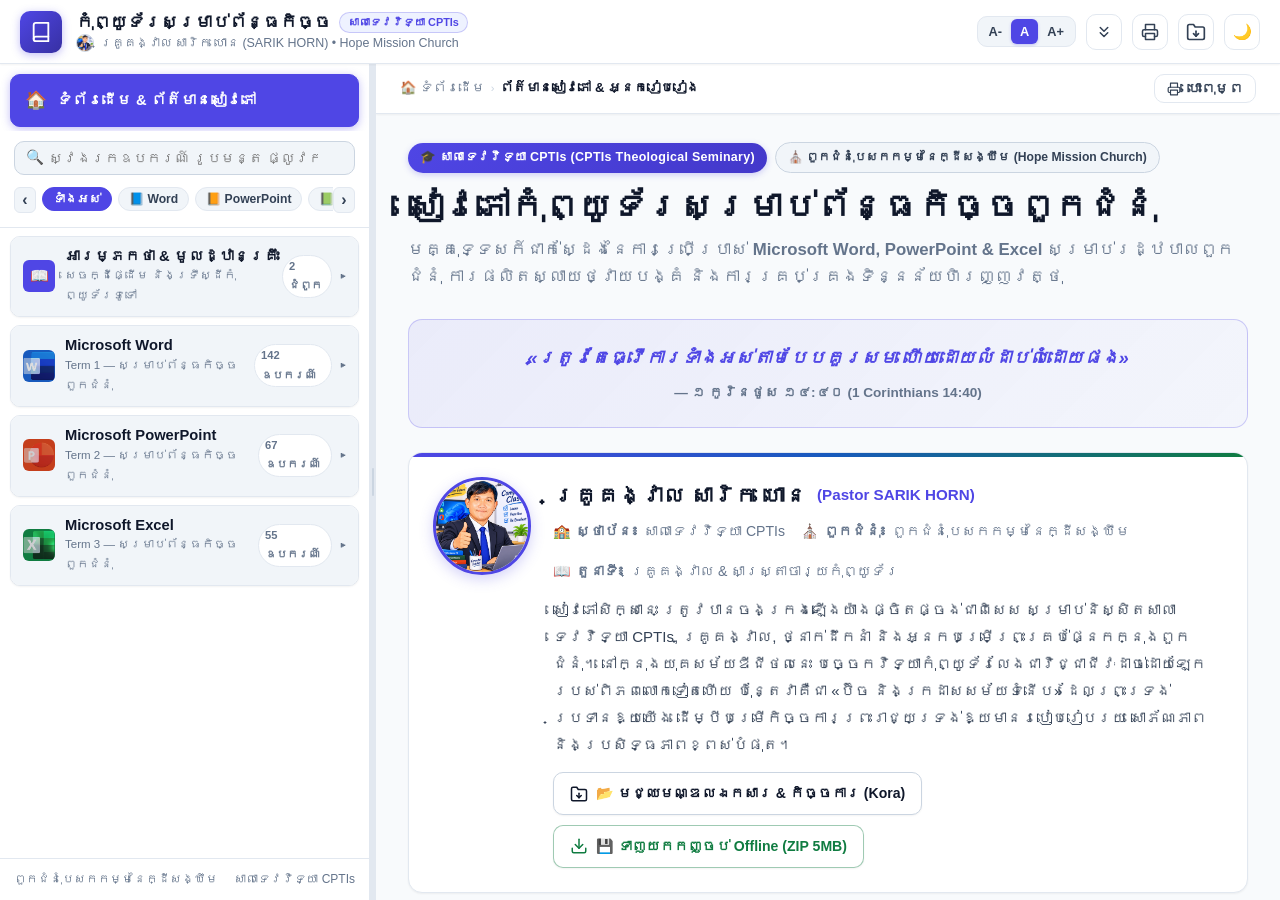
==== commit 45eb3801: "Make header fully responsive across mobile phones, tablets, and desktop devices" ====
--- a/book/index.html
+++ b/book/index.html
@@ -90,8 +90,51 @@
       <button class="btn-icon" id="theme-toggle-btn" title="ប្ដូរពន្លឺ (Dark / Light Mode)">
         🌙
       </button>
+
+      <!-- Mobile Quick Menu Button (shown only on mobile <= 600px) -->
+      <button class="btn-icon mobile-more-btn" id="mobile-more-btn" popovertarget="header-more-popover" title="មុខងារបន្ថែម (More Tools)">
+        <svg width="18" height="18" viewBox="0 0 24 24" fill="none" stroke="currentColor" stroke-width="2.2" stroke-linecap="round" stroke-linejoin="round">
+          <circle cx="12" cy="12" r="1.5"></circle>
+          <circle cx="12" cy="5" r="1.5"></circle>
+          <circle cx="12" cy="19" r="1.5"></circle>
+        </svg>
+      </button>
     </div>
   </header>
+
+  <!-- Mobile More Options Popover -->
+  <div id="header-more-popover" popover="auto" class="mobile-more-popover">
+    <div class="popover-section-title">កំណត់ទំហំអក្សរ (Font Size)</div>
+    <div class="font-controls mobile-font-controls">
+      <button id="m-font-dec-btn" title="តូច (14px)">A-</button>
+      <button id="m-font-reset-btn" class="active" title="ធម្មតា (16px)">A</button>
+      <button id="m-font-inc-btn" title="ធំ (18px/20px)">A+</button>
+    </div>
+    <div class="popover-divider"></div>
+    <button class="popover-action-btn" id="m-expand-all-btn">
+      <svg width="16" height="16" viewBox="0 0 24 24" fill="none" stroke="currentColor" stroke-width="2" stroke-linecap="round" stroke-linejoin="round">
+        <polyline points="7 13 12 18 17 13"></polyline>
+        <polyline points="7 6 12 11 17 6"></polyline>
+      </svg>
+      <span id="m-expand-text">ពង្រីកមាតិកាទាំងអស់</span>
+    </button>
+    <button class="popover-action-btn" onclick="window.print()">
+      <svg width="16" height="16" viewBox="0 0 24 24" fill="none" stroke="currentColor" stroke-width="2" stroke-linecap="round" stroke-linejoin="round">
+        <polyline points="6 9 6 2 18 2 18 9"></polyline>
+        <path d="M6 18H4a2 2 0 0 1-2-2v-5a2 2 0 0 1 2-2h16a2 2 0 0 1 2 2v5a2 2 0 0 1-2 2h-2"></path>
+        <rect x="6" y="14" width="12" height="8"></rect>
+      </svg>
+      <span>បោះពុម្ពមេរៀន</span>
+    </button>
+    <a href="materials.html" target="_blank" class="popover-action-btn">
+      <svg width="16" height="16" viewBox="0 0 24 24" fill="none" stroke="currentColor" stroke-width="2" stroke-linecap="round" stroke-linejoin="round">
+        <path d="M22 19a2 2 0 0 1-2 2H4a2 2 0 0 1-2-2V5a2 2 0 0 1 2-2h5l2 3h9a2 2 0 0 1 2 2z"></path>
+        <polyline points="12 11 12 17"></polyline>
+        <polyline points="9 14 12 17 15 14"></polyline>
+      </svg>
+      <span>មជ្ឈមណ្ឌលឯកសារ Kora</span>
+    </a>
+  </div>
 
   <!-- Main Application Container -->
   <div class="app-container" id="app-container">
--- a/book/assets/style.css
+++ b/book/assets/style.css
@@ -343,6 +343,94 @@
   display: none;
 }
 
+/* Mobile Quick More Menu Button (hidden by default on desktop) */
+.mobile-more-btn {
+  display: none;
+}
+
+/* Mobile Quick Options Popover */
+.mobile-more-popover {
+  position: fixed;
+  inset: auto;
+  top: calc(var(--header-height, 56px) + 6px);
+  right: 10px;
+  width: 250px;
+  max-width: calc(100dvw - 20px);
+  background: var(--bg-card);
+  border: 1px solid var(--border-medium);
+  border-radius: var(--radius-lg);
+  box-shadow: var(--shadow-xl);
+  padding: 14px;
+  z-index: 100;
+  display: flex;
+  flex-direction: column;
+  gap: 10px;
+  margin: 0;
+  color: var(--text-primary);
+  font-family: inherit;
+}
+
+.mobile-more-popover:not(:popover-open):not(.\:popover-open):not(.open-fallback) {
+  display: none;
+}
+
+.mobile-more-popover:is(:popover-open, .\:popover-open, .open-fallback) {
+  display: flex;
+}
+
+.popover-section-title {
+  font-size: 0.78rem;
+  font-weight: 700;
+  color: var(--text-muted);
+}
+
+.mobile-font-controls {
+  display: flex;
+  width: 100%;
+}
+
+.mobile-font-controls button {
+  flex: 1;
+  padding: 8px 0;
+  font-size: 0.88rem;
+  text-align: center;
+}
+
+.popover-divider {
+  height: 1px;
+  background: var(--border-light);
+  margin: 2px 0;
+}
+
+.popover-action-btn {
+  display: flex;
+  align-items: center;
+  gap: 10px;
+  width: 100%;
+  padding: 9px 12px;
+  background: var(--bg-secondary);
+  border: 1px solid var(--border-light);
+  border-radius: var(--radius-md);
+  color: var(--text-primary);
+  font-size: 0.88rem;
+  font-weight: 600;
+  cursor: pointer;
+  text-decoration: none;
+  transition: all 0.15s ease;
+  font-family: inherit;
+}
+
+.popover-action-btn:hover {
+  background: var(--bg-hover);
+  border-color: var(--border-medium);
+  color: var(--color-intro);
+}
+
+.popover-action-btn svg {
+  flex-shrink: 0;
+  color: var(--text-secondary);
+}
+
 /* Main Layout Grid */
 .app-container {
   display: flex;
@@ -1964,29 +2052,80 @@
 }
 
 /* ==========================================================================
-   Responsive Breakpoints
+   Responsive Breakpoints Across All Devices (Mobile, Tablet, Desktop)
    ========================================================================== */
+
+/* Breakpoint 1: Tablets and down (<= 900px) */
 @media (max-width: 900px) {
+  :root {
+    --header-height: 60px;
+  }
+
+  .app-header {
+    height: var(--header-height);
+    padding: 0 14px;
+  }
+
+  .brand-section {
+    gap: 10px;
+    min-width: 0;
+    flex: 1;
+    overflow: hidden;
+  }
+
+  .brand-logo-wrap {
+    width: 36px;
+    height: 36px;
+    flex-shrink: 0;
+  }
+
+  .brand-text-col {
+    min-width: 0;
+    flex: 1;
+    overflow: hidden;
+  }
+
+  .brand-title {
+    font-size: 1rem;
+    white-space: nowrap;
+    overflow: hidden;
+    text-overflow: ellipsis;
+  }
+
+  .brand-subtitle {
+    font-size: 0.74rem;
+    white-space: nowrap;
+    overflow: hidden;
+    text-overflow: ellipsis;
+  }
+
   .sidebar {
     position: fixed;
     top: var(--header-height);
     bottom: 0;
     left: 0;
-    width: 320px !important;
+    width: min(320px, 86dvw) !important;
     transform: translateX(-100%);
     box-shadow: var(--shadow-xl);
+    z-index: 50;
+    transition: transform 0.25s cubic-bezier(0.16, 1, 0.3, 1);
   }
   
   .sidebar.open {
     transform: translateX(0);
   }
 
+  .sidebar-backdrop {
+    z-index: 45;
+  }
+
   .sidebar-resizer {
     display: none;
   }
   
   .mobile-menu-btn {
     display: flex;
+    flex-shrink: 0;
   }
   
   .content-wrapper {
@@ -2013,6 +2152,203 @@
   
   .tools-grid {
     grid-template-columns: 1fr;
+  }
+}
+
+/* Breakpoint 2: Medium Phones & Tablets (<= 768px) */
+@media (max-width: 768px) {
+  #print-btn {
+    display: none !important;
+  }
+
+  .viewer-actions button {
+    padding: 5px 8px;
+    font-size: 0.78rem;
+  }
+
+  .materials-hero {
+    flex-direction: column;
+    gap: 14px;
+    padding: 20px 16px;
+  }
+
+  .materials-stats-row {
+    gap: 8px;
+  }
+
+  .materials-stat-pill {
+    padding: 6px 12px;
+    font-size: 0.8rem;
+  }
+
+  .mat-search-wrap {
+    min-width: 100%;
+  }
+}
+
+/* Breakpoint 3: Standard Mobile Phones (<= 600px) */
+@media (max-width: 600px) {
+  :root {
+    --header-height: 56px;
+  }
+
+  .app-header {
+    height: var(--header-height);
+    padding: 0 10px;
+  }
+
+  .brand-section {
+    gap: 8px;
+    min-width: 0;
+    flex: 1;
+    overflow: hidden;
+  }
+
+  /* In main app, hide redundant logo next to hamburger button */
+  body:not(.materials-page) .brand-logo-wrap {
+    display: none !important;
+  }
+
+  /* In materials page, keep logo-wrap as back button with compact size */
+  body.materials-page .brand-logo-wrap {
+    width: 34px;
+    height: 34px;
+    flex-shrink: 0;
+  }
+
+  .brand-text-col {
+    min-width: 0;
+    flex: 1;
+    overflow: hidden;
+    justify-content: center;
+  }
+
+  .brand-title {
+    font-size: 0.94rem;
+    font-weight: 700;
+    line-height: 1.25;
+    white-space: nowrap;
+    overflow: hidden;
+    text-overflow: ellipsis;
+    display: flex;
+    align-items: center;
+    gap: 6px;
+  }
+
+  .brand-title span:first-child {
+    white-space: nowrap;
+    overflow: hidden;
+    text-overflow: ellipsis;
+  }
+
+  /* CRITICAL: Hide long author subtitle in sticky header on mobile to prevent vertical collision! */
+  .brand-subtitle {
+    display: none !important;
+  }
+
+  .header-actions {
+    gap: 6px;
+    flex-shrink: 0;
+  }
+
+  .header-actions .btn-icon {
+    width: 34px;
+    height: 34px;
+    font-size: 0.9rem;
+  }
+
+  /* Hide inline controls that take up too much width on mobile */
+  .font-controls:not(.mobile-font-controls) {
+    display: none !important;
+  }
+
+  #expand-all-btn {
+    display: none !important;
+  }
+
+  /* Show mobile quick settings / more options button */
+  .mobile-more-btn {
+    display: flex !important;
+  }
+
+  .sidebar {
+    width: min(320px, 86dvw) !important;
+  }
+
+  .viewer-topbar {
+    padding: 8px 10px;
+  }
+
+  .breadcrumbs {
+    font-size: 0.76rem;
+    gap: 4px;
+  }
+
+  .content-wrapper {
+    padding: 16px 10px 50px 10px;
+  }
+
+  .feature-card, .tool-card, .exercise-card {
+    padding: 16px;
+  }
+
+  .hero-banner {
+    padding: 20px 14px;
+  }
+
+  .materials-wrapper {
+    padding: 14px 10px 40px 10px;
+  }
+
+  .materials-grid {
+    grid-template-columns: 1fr;
+    gap: 12px;
+  }
+
+  .mat-item-card {
+    padding: 14px;
+  }
+
+  .mat-download-btn {
+    padding: 7px 12px !important;
+    font-size: 0.82rem !important;
+  }
+}
+
+/* Breakpoint 4: Narrow / Small Mobile Screens (<= 420px) */
+@media (max-width: 420px) {
+  .app-header {
+    padding: 0 8px;
+  }
+
+  .brand-section {
+    gap: 6px;
+  }
+
+  .brand-title {
+    font-size: 0.88rem;
+  }
+
+  .brand-badge {
+    display: none !important;
+  }
+
+  .header-actions {
+    gap: 4px;
+  }
+
+  .header-actions .btn-icon {
+    width: 32px;
+    height: 32px;
+  }
+
+  .mobile-menu-btn {
+    width: 34px;
+    height: 34px;
+  }
+
+  .btn-label-text {
+    display: none !important;
   }
 }
 
